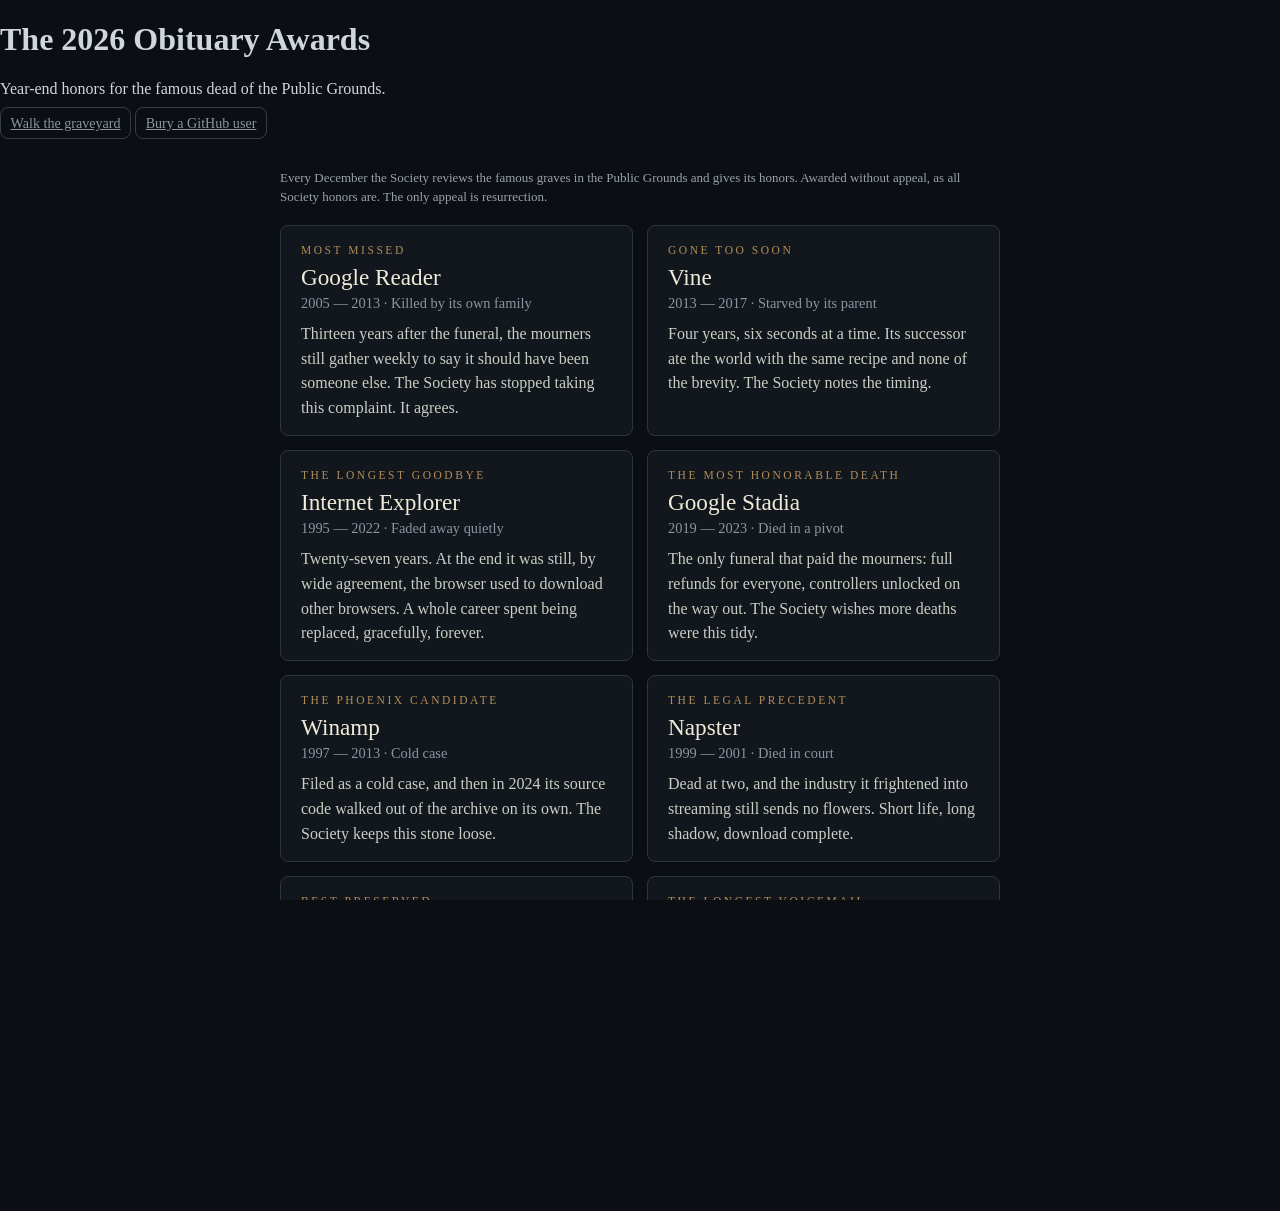
==== site/awards.html @ 0903953b "Site: The 2026 Obituary Awards - year-end honors for the famous dead, linked from the graveyard and " ====
<!DOCTYPE html>
<html lang="en">
<head>
<meta charset="utf-8">
<meta name="viewport" content="width=device-width, initial-scale=1">
<title>The 2026 Obituary Awards — Dead Projects Society</title>
<meta name="description" content="The Society's year-end honors for the famous dead: Most Missed, Gone Too Soon, the Longest Goodbye, and the Phoenix Candidate. Awarded without appeal.">
<meta property="og:title" content="The 2026 Obituary Awards — Dead Projects Society">
<meta property="og:description" content="Year-end honors for the famous dead of the Public Grounds. Awarded without appeal, appealable only by resurrection.">
<meta property="og:type" content="website">
<meta property="og:image" content="https://littlestjames82-sys.github.io/dead-projects-society/og.png">
<meta name="twitter:card" content="summary_large_image">
<meta name="twitter:image" content="https://littlestjames82-sys.github.io/dead-projects-society/og.png">
<link rel="icon" href="data:image/svg+xml,<svg xmlns='http://www.w3.org/2000/svg' viewBox='0 0 100 100'><text y='.9em' font-size='90'>🪦</text></svg>">
<link rel="stylesheet" href="style.css?v=21">
</head>
<body class="bury-page">
<header id="site-header">
  <div>
    <h1>The 2026 Obituary Awards</h1>
    <p class="tagline">Year-end honors for the famous dead of the Public Grounds.</p>
  </div>
  <div class="header-actions">
    <a class="tour-btn" href="./">Walk the graveyard</a>
    <a class="tour-btn" href="bury.html">Bury a GitHub user</a>
  </div>
</header>

<main class="bury-main">
  <p class="bury-note">Every December the Society reviews the famous graves in
  the Public Grounds and gives its honors. Awarded without appeal, as all
  Society honors are. The only appeal is resurrection.</p>

  <div class="awards-grid">
    <article class="award-card">
      <p class="award-title">Most Missed</p>
      <h2 class="award-name">Google Reader</h2>
      <p class="award-years">2005 — 2013 · Killed by its own family</p>
      <p class="award-cite">Thirteen years after the funeral, the mourners
      still gather weekly to say it should have been someone else. The
      Society has stopped taking this complaint. It agrees.</p>
    </article>

    <article class="award-card">
      <p class="award-title">Gone Too Soon</p>
      <h2 class="award-name">Vine</h2>
      <p class="award-years">2013 — 2017 · Starved by its parent</p>
      <p class="award-cite">Four years, six seconds at a time. Its successor
      ate the world with the same recipe and none of the brevity. The
      Society notes the timing.</p>
    </article>

    <article class="award-card">
      <p class="award-title">The Longest Goodbye</p>
      <h2 class="award-name">Internet Explorer</h2>
      <p class="award-years">1995 — 2022 · Faded away quietly</p>
      <p class="award-cite">Twenty-seven years. At the end it was still, by
      wide agreement, the browser used to download other browsers. A
      whole career spent being replaced, gracefully, forever.</p>
    </article>

    <article class="award-card">
      <p class="award-title">The Most Honorable Death</p>
      <h2 class="award-name">Google Stadia</h2>
      <p class="award-years">2019 — 2023 · Died in a pivot</p>
      <p class="award-cite">The only funeral that paid the mourners: full
      refunds for everyone, controllers unlocked on the way out. The
      Society wishes more deaths were this tidy.</p>
    </article>

    <article class="award-card">
      <p class="award-title">The Phoenix Candidate</p>
      <h2 class="award-name">Winamp</h2>
      <p class="award-years">1997 — 2013 · Cold case</p>
      <p class="award-cite">Filed as a cold case, and then in 2024 its
      source code walked out of the archive on its own. The Society
      keeps this stone loose.</p>
    </article>

    <article class="award-card">
      <p class="award-title">The Legal Precedent</p>
      <h2 class="award-name">Napster</h2>
      <p class="award-years">1999 — 2001 · Died in court</p>
      <p class="award-cite">Dead at two, and the industry it frightened
      into streaming still sends no flowers. Short life, long shadow,
      download complete.</p>
    </article>

    <article class="award-card">
      <p class="award-title">Best Preserved</p>
      <h2 class="award-name">GeoCities</h2>
      <p class="award-years">1994 — 2009 · Neighborhood demolished</p>
      <p class="award-cite">A million neighborhoods demolished, then
      rebuilt from memory by volunteer archivists. The
      under-construction signs turned out to be load-bearing.</p>
    </article>

    <article class="award-card">
      <p class="award-title">The Longest Voicemail</p>
      <h2 class="award-name">Skype</h2>
      <p class="award-years">2003 — 2025 · Died as it lived: one more call</p>
      <p class="award-cite">Twenty-two years of "can you hear me now,"
      before there was a meeting link for everything. The call has now
      ended. The Society has hung up, respectfully.</p>
    </article>
  </div>

  <p class="bury-note">All twenty-four famous graves, with their causes and
  last words, stand in the <a href="./">Public Grounds</a>. Your own grounds
  can be read by the Society's instrument:
  <a href="https://github.com/littlestjames82-sys/dead-projects-society">Dead
  Projects Society on GitHub</a>. It reads git history only. Your code is
  never read.</p>
</main>

</body>
</html>
---- site/style.css ----
/* Dead Projects Society — dark UI + panel styling */

:root {
  --ink: #cfd6dd;
  --ink-dim: #8b96a0;
  --ink-faint: #5f6a74;
  --accent: #b08d57;
  --panel-bg: rgba(18, 22, 27, 0.92);
  --panel-edge: #333d46;
}

* { box-sizing: border-box; }

html, body {
  margin: 0;
  height: 100%;
  overflow: hidden;
  background: #0b0e12;
  color: var(--ink);
  font-family: Georgia, "Times New Roman", serif;
}

#scene-container {
  position: fixed;
  inset: 0;
}

#scene-container canvas {
  display: block;
}

.vignette {
  position: fixed;
  inset: 0;
  pointer-events: none;
  z-index: 2;
  background: radial-gradient(ellipse at center, transparent 55%, rgba(0, 0, 0, 0.5) 100%);
}

/* ---------- registry ---------- */

.registry {
  position: fixed;
  top: 50%;
  left: 1.4rem;
  transform: translateY(-50%);
  width: 218px;
  max-height: calc(100vh - 6rem);
  overflow-y: auto;
  background: var(--panel-bg);
  border: 1px solid var(--panel-edge);
  border-radius: 12px;
  padding: 1rem 1rem 1.1rem;
  z-index: 9;
  backdrop-filter: blur(6px);
}

.registry-title {
  letter-spacing: 0.24em;
  font-size: 0.75rem;
  color: var(--ink-dim);
  text-transform: uppercase;
  margin-bottom: 0.7rem;
}

.registry-search {
  width: 100%;
  margin-bottom: 0.7rem;
  background: rgba(255, 255, 255, 0.04);
  border: 1px solid var(--panel-edge);
  border-radius: 8px;
  color: var(--ink);
  font-family: inherit;
  font-size: 0.88rem;
  padding: 0.4rem 0.6rem;
}

.registry-search::placeholder { color: var(--ink-faint); font-style: italic; }
.registry-search:focus { outline: 1px solid var(--accent); }

.section-title {
  margin-top: 0.1rem;
  margin-bottom: 0.45rem;
  font-size: 0.68rem;
}

.cause-filters {
  display: flex;
  flex-wrap: wrap;
  gap: 0.35rem;
  margin-bottom: 0.8rem;
}

.filter-chip {
  border: 1px solid var(--panel-edge);
  background: none;
  color: var(--ink-dim);
  border-radius: 999px;
  padding: 0.14rem 0.6rem;
  font-size: 0.75rem;
  font-family: inherit;
  cursor: pointer;
}

.filter-chip.active {
  border-color: var(--accent);
  color: var(--accent);
}

.registry-list {
  list-style: none;
  margin: 0 0 0.9rem;
  padding: 0;
}

.registry-list button {
  display: block;
  width: 100%;
  text-align: left;
  background: none;
  border: none;
  border-left: 2px solid transparent;
  color: var(--ink);
  font-family: inherit;
  font-size: 0.92rem;
  padding: 0.34rem 0.5rem;
  cursor: pointer;
  word-break: break-word;
}

.registry-list button:hover { background: rgba(255, 255, 255, 0.04); }

.registry-list button.selected {
  border-left-color: var(--accent);
  color: #fff;
}

.registry-list .reg-years {
  display: block;
  color: var(--ink-faint);
  font-size: 0.76rem;
}

#honors { margin-top: 1.1rem; }

.honor-detail {
  display: block;
  color: var(--ink-faint);
  font-size: 0.78rem;
  margin-top: 0.1rem;
}

.honor-title { color: var(--accent); }

.random-grave {
  width: 100%;
  background: none;
  border: 1px solid var(--accent);
  color: var(--accent);
  border-radius: 8px;
  padding: 0.45rem 0.6rem;
  font-family: inherit;
  font-size: 0.88rem;
  cursor: pointer;
}

.random-grave:hover { background: rgba(176, 141, 87, 0.12); }

.tour-btn {
  width: 100%;
  margin-top: 0.45rem;
  background: none;
  border: 1px solid var(--panel-edge);
  color: var(--ink-dim);
  border-radius: 8px;
  padding: 0.45rem 0.6rem;
  font-family: inherit;
  font-size: 0.88rem;
  cursor: pointer;
}

.tour-btn:hover { color: #fff; }
.tour-btn.active { border-color: var(--accent); color: var(--accent); }

.panel-nav {
  display: flex;
  justify-content: space-between;
  gap: 0.5rem;
  margin-top: 0.9rem;
}

.nav-btn {
  background: none;
  border: none;
  color: var(--ink-dim);
  font-family: inherit;
  font-size: 0.85rem;
  cursor: pointer;
  padding: 0.2rem 0.1rem;
}

.nav-btn:hover { color: #fff; }

/* ---------- masthead ---------- */

.masthead {
  position: fixed;
  top: 1.4rem;
  left: 0;
  right: 0;
  text-align: center;
  pointer-events: none;
  z-index: 5;
  text-shadow: 0 2px 14px rgba(0, 0, 0, 0.9);
}

.masthead h1 {
  margin: 0;
  font-weight: normal;
  letter-spacing: 0.22em;
  font-size: clamp(1.2rem, 3.4vw, 2rem);
  color: #e8edf1;
}

.masthead .tagline {
  margin: 0.3rem 0 0;
  font-style: italic;
  color: var(--ink-dim);
  font-size: clamp(0.8rem, 2vw, 0.95rem);
}

.masthead .stats {
  margin: 0.55rem 0 0;
  color: var(--ink);
  font-size: clamp(0.82rem, 2vw, 0.98rem);
  letter-spacing: 0.04em;
}

/* ---------- hint + colophon ---------- */

.hint {
  position: fixed;
  bottom: 2.6rem;
  left: 0;
  right: 0;
  text-align: center;
  color: var(--ink-dim);
  font-size: 0.85rem;
  font-style: italic;
  pointer-events: none;
  z-index: 5;
  text-shadow: 0 1px 8px rgba(0, 0, 0, 0.9);
  transition: opacity 1.2s ease;
}

.hint.faded { opacity: 0.35; }

.colophon {
  position: fixed;
  bottom: 0.8rem;
  left: 0;
  right: 0;
  text-align: center;
  color: var(--ink-faint);
  font-size: 0.78rem;
  z-index: 5;
  pointer-events: none;
}

.colophon a {
  color: var(--ink-dim);
  pointer-events: auto;
}

/* ---------- tombstone panel ---------- */

.panel {
  position: fixed;
  top: 50%;
  right: 1.4rem;
  transform: translateY(-50%);
  width: min(340px, calc(100vw - 2.8rem));
  max-height: calc(100vh - 4rem);
  overflow-y: auto;
  background: var(--panel-bg);
  border: 1px solid var(--panel-edge);
  border-radius: 90px 90px 12px 12px;
  padding: 2.6rem 1.6rem 1.6rem;
  text-align: center;
  z-index: 10;
  box-shadow: 0 18px 50px rgba(0, 0, 0, 0.65);
  backdrop-filter: blur(6px);
}

.panel-close {
  position: absolute;
  top: 1.5rem;
  right: 1.1rem;
  background: none;
  border: none;
  color: var(--ink-dim);
  font-size: 1.5rem;
  line-height: 1;
  cursor: pointer;
  padding: 0.2rem 0.45rem;
}

.panel-close:hover { color: #fff; }

.panel-rip {
  color: var(--ink-dim);
  letter-spacing: 0.4em;
  font-size: 0.78rem;
  margin-bottom: 0.4rem;
}

.panel h2 {
  margin: 0 0 0.25rem;
  font-weight: normal;
  font-size: 1.45rem;
  color: #eef2f5;
  word-break: break-word;
}

.panel-years {
  color: var(--ink-dim);
  font-size: 0.95rem;
  margin-bottom: 0.8rem;
}

.cause-tag {
  display: inline-block;
  border: 1px solid var(--accent);
  color: var(--accent);
  border-radius: 999px;
  padding: 0.18rem 0.75rem;
  font-size: 0.82rem;
  letter-spacing: 0.05em;
  margin-bottom: 1rem;
}

.panel-epitaph {
  margin: 0 0 0.9rem;
  font-style: italic;
  font-size: 1.05rem;
  color: #dde4ea;
  quotes: "\201C" "\201D";
}

.panel-epitaph::before { content: open-quote; }
.panel-epitaph::after { content: close-quote; }

.panel-description {
  color: var(--ink);
  font-size: 0.94rem;
  line-height: 1.55;
  margin: 0 0 1rem;
}

#panel-autopsy {
  text-align: left;
  margin-bottom: 0.6rem;
}

.autopsy-momentum {
  color: var(--ink);
  font-size: 0.92rem;
  line-height: 1.5;
  margin: 0 0 0.5rem;
}

.autopsy-findings {
  color: var(--ink-dim);
  font-size: 0.88rem;
  line-height: 1.5;
  margin: 0 0 0.5rem 1.1rem;
  padding: 0;
}

.autopsy-revival {
  color: #b08d57;
  font-size: 0.9rem;
  font-style: italic;
  margin: 0 0 0.6rem;
}

.tech-row {
  display: flex;
  flex-wrap: wrap;
  gap: 0.4rem;
  justify-content: center;
  margin-bottom: 1rem;
}

.tech-chip {
  border: 1px solid var(--panel-edge);
  border-radius: 999px;
  padding: 0.12rem 0.6rem;
  font-size: 0.78rem;
  color: var(--ink-dim);
  background: rgba(255, 255, 255, 0.03);
}

.remains-link {
  color: var(--accent);
  text-decoration: none;
  font-size: 0.95rem;
}

.remains-link:hover { text-decoration: underline; }

.panel-silent {
  color: var(--ink-faint);
  font-size: 0.85rem;
  font-style: italic;
  margin: -0.4rem 0 0.8rem;
}

.share-btn {
  margin-top: 0.9rem;
  background: none;
  border: 1px solid var(--panel-edge);
  color: var(--ink-dim);
  border-radius: 999px;
  padding: 0.3rem 0.9rem;
  font-family: inherit;
  font-size: 0.85rem;
  cursor: pointer;
}

.share-btn:hover { color: #fff; border-color: var(--ink-dim); }

/* ---------- hover tooltip ---------- */

.tooltip {
  position: fixed;
  z-index: 8;
  pointer-events: none;
  background: rgba(10, 13, 16, 0.88);
  border: 1px solid var(--panel-edge);
  border-radius: 6px;
  color: var(--ink);
  font-size: 0.82rem;
  padding: 0.22rem 0.55rem;
  transform: translate(14px, 14px);
  white-space: nowrap;
}

/* ---------- fallback ---------- */

.fallback {
  position: fixed;
  inset: auto 1rem 4rem 1rem;
  max-width: 560px;
  margin: 0 auto;
  background: var(--panel-bg);
  border: 1px solid var(--panel-edge);
  border-radius: 12px;
  padding: 1.4rem 1.6rem;
  text-align: center;
  z-index: 20;
}

.fallback a { color: var(--accent); }

/* ---------- small screens: panel becomes a bottom sheet ---------- */

@media (max-width: 640px) {
  .panel {
    top: auto;
    bottom: 0.8rem;
    right: 0.7rem;
    left: 0.7rem;
    width: auto;
    transform: none;
    border-radius: 40px 40px 12px 12px;
    padding-top: 2rem;
    max-height: 55vh;
  }

  .masthead .stats {
    font-size: 0.78rem;
    padding: 0 0.8rem;
    line-height: 1.45;
  }

  .hint { bottom: auto; top: 10.5rem; font-size: 0.78rem; padding: 0 1rem; }

  .registry {
    top: auto;
    bottom: 0.8rem;
    left: 0.7rem;
    transform: none;
    width: 168px;
    max-height: 38vh;
    padding: 0.7rem;
  }
}

/* ---------- Bury a GitHub user ---------- */
.bury-main { max-width: 760px; margin: 0 auto; padding: 24px 20px 60px; }
.bury-row { display: flex; gap: 10px; margin-top: 8px; }
#bury-input { flex: 1; background: #12161d; border: 1px solid #2c3542;
  border-radius: 8px; color: #e8e4da; padding: 12px 14px; font-size: 16px; }
#bury-go { background: #c9a959; color: #14100a; border: 0; border-radius: 8px;
  padding: 12px 18px; font-weight: 700; cursor: pointer; }
.bury-note { color: #9aa3ad; font-size: 13px; margin-top: 12px; line-height: 1.5; }
.bury-note a { color: #c9a959; }
.bury-status { color: #e8e4da; margin-top: 20px; }
.bury-summary { color: #c9cdd4; font-size: 17px; }
.bury-h { color: #c9a959; margin: 26px 0 8px; font-size: 15px;
  letter-spacing: 0.08em; text-transform: uppercase; }
.bury-list { list-style: none; margin: 0; padding: 0; }
.bury-list li { padding: 7px 0; border-bottom: 1px solid #1d232d;
  display: flex; flex-wrap: wrap; gap: 6px 12px; align-items: baseline; }
.bury-list a { color: #e8e4da; font-weight: 600; text-decoration: none; }
.bury-list a:hover { color: #c9a959; }
.bury-meta { color: #9aa3ad; font-size: 13px; }
.bury-none { color: #9aa3ad; }
.bury-honors { display: flex; flex-wrap: wrap; gap: 10px; margin: 16px 0 4px; }
.bury-honor { background: #12161d; border: 1px solid #2c3542; border-radius: 8px;
  padding: 10px 14px; display: flex; flex-direction: column; gap: 2px; }
.bury-honor-title { color: #c9a959; font-size: 11px; letter-spacing: 0.1em;
  text-transform: uppercase; }
.bury-honor-name { font-weight: 700; }
.bury-honor-detail { color: #9aa3ad; font-size: 13px; }
.bury-actions { margin-top: 24px; display: flex; gap: 12px; align-items: center; }
#bury-copy { background: #1a212c; color: #e8e4da; border: 1px solid #2c3542;
  border-radius: 8px; padding: 10px 16px; cursor: pointer; }

/* The Obituary Awards */
.awards-grid { display: grid; grid-template-columns: repeat(auto-fill,
  minmax(300px, 1fr)); gap: 14px; margin: 18px 0 8px; }
.award-card { background: #12161d; border: 1px solid #2c3542;
  border-radius: 8px; padding: 18px 20px 14px; }
.award-title { letter-spacing: .22em; font-size: .72rem; color: #b08d57;
  text-transform: uppercase; margin: 0 0 8px; }
.award-name { margin: 0 0 4px; font-size: 1.45rem; color: #f0ead8;
  font-weight: normal; }
.award-years { margin: 0 0 10px; color: #8b96a0; font-size: .9rem; }
.award-cite { margin: 0; color: #c9cfc4; line-height: 1.55; }
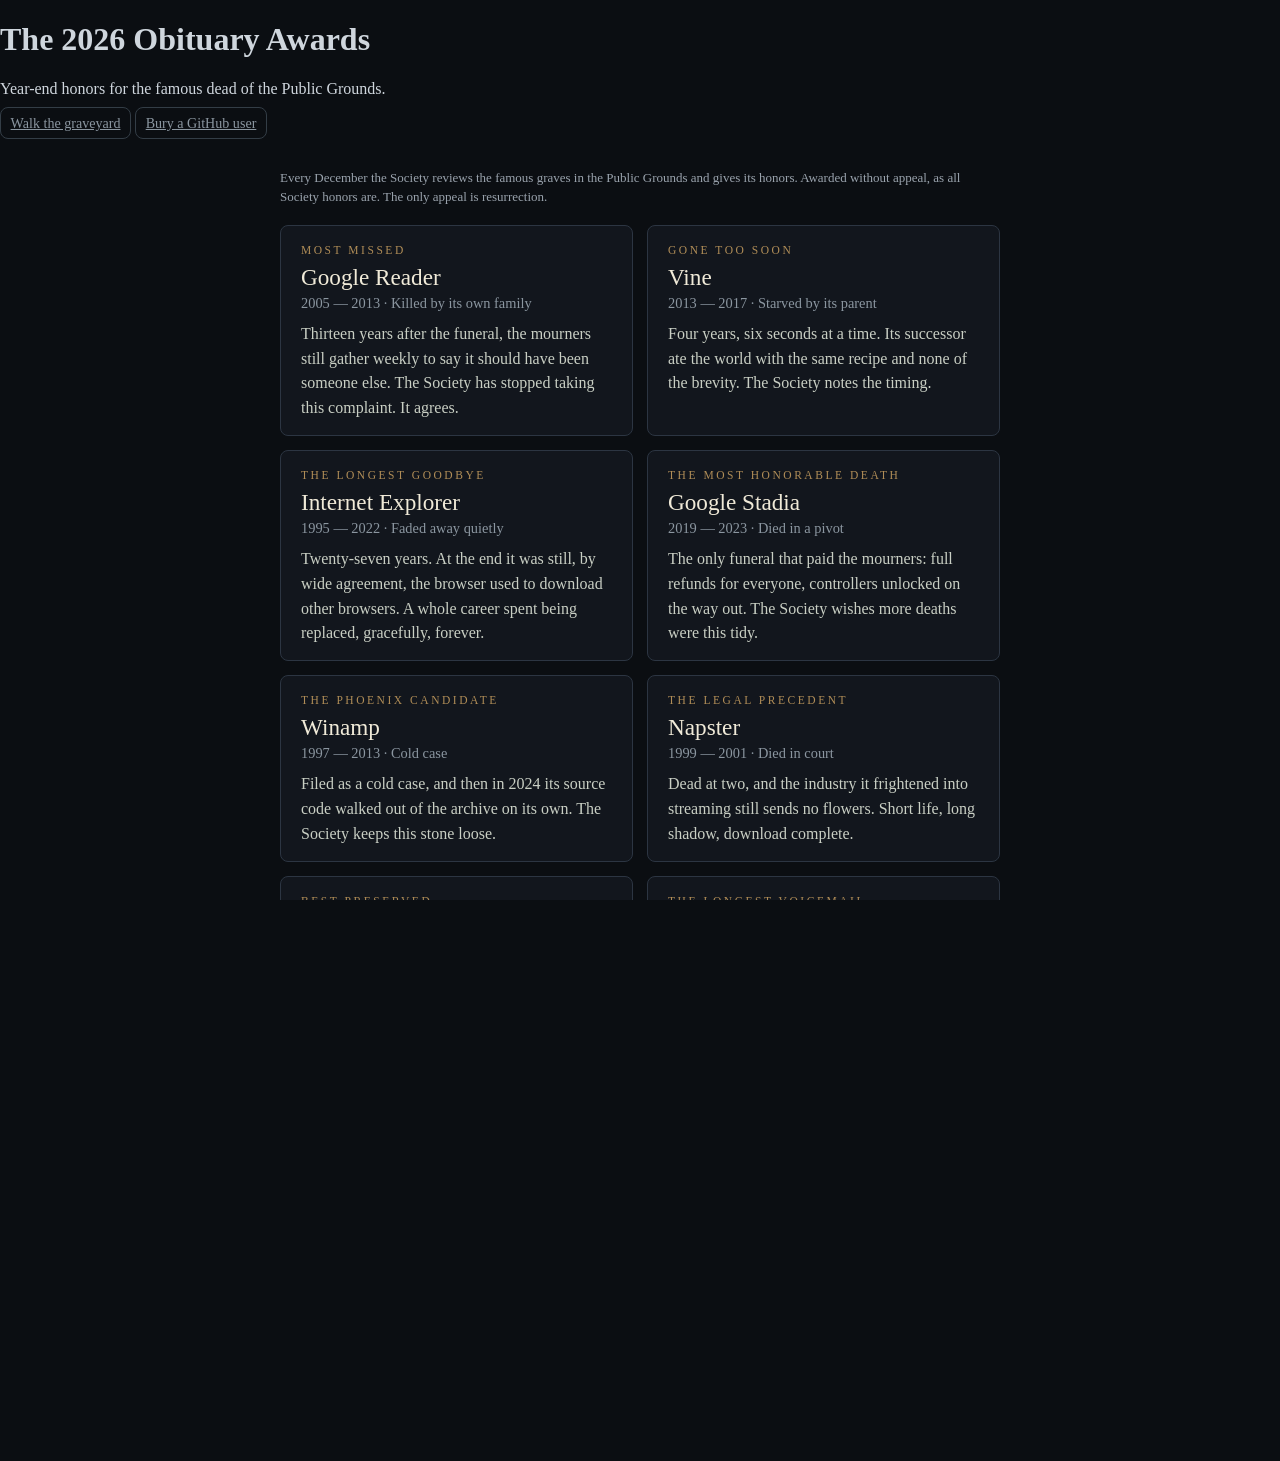
==== commit 146b812f: "Fix the HTML autopsy line (the record calls it revival_verdict) and land the two Repository Wing awa" ====
--- a/site/awards.html
+++ b/site/awards.html
@@ -12,7 +12,7 @@
 <meta name="twitter:card" content="summary_large_image">
 <meta name="twitter:image" content="https://littlestjames82-sys.github.io/dead-projects-society/og.png">
 <link rel="icon" href="data:image/svg+xml,<svg xmlns='http://www.w3.org/2000/svg' viewBox='0 0 100 100'><text y='.9em' font-size='90'>🪦</text></svg>">
-<link rel="stylesheet" href="style.css?v=21">
+<link rel="stylesheet" href="style.css?v=22">
 </head>
 <body class="bury-page">
 <header id="site-header">
@@ -103,6 +103,24 @@
       before there was a meeting link for everything. The call has now
       ended. The Society has hung up, respectfully.</p>
     </article>
+    <article class="award-card">
+      <p class="award-title">Most Stars on the Stone</p>
+      <h2 class="award-name">Atom</h2>
+      <p class="award-years">2014 — 2022 · Killed by its own family</p>
+      <p class="award-cite">Sixty thousand, six hundred and eighty-eight
+      stars, and the lights still went out. The Repository Wing's
+      largest stone, and the standing proof that an audience is not
+      the same thing as a future.</p>
+    </article>
+    <article class="award-card">
+      <p class="award-title">Buried Beside Its Parent</p>
+      <h2 class="award-name">Nuclide</h2>
+      <p class="award-years">2015 — 2018 · Killed by its own family</p>
+      <p class="award-cite">Facebook built Nuclide on top of Atom, and
+      the Society has laid them in neighboring rows of the same wing.
+      The only grave here that was, in a sense, buried twice: once
+      when it stopped, and once when its foundation did.</p>
+    </article>
   </div>
 
   <p class="bury-note">All twenty-four famous graves, with their causes and
--- a/site/style.css
+++ b/site/style.css
@@ -539,3 +539,11 @@
   font-weight: normal; }
 .award-years { margin: 0 0 10px; color: #8b96a0; font-size: .9rem; }
 .award-cite { margin: 0; color: #c9cfc4; line-height: 1.55; }
+
+.on-this-day {
+  font-style: italic;
+  color: #b08d57;
+  font-size: 0.85rem;
+  padding: 2px 2px 8px;
+  line-height: 1.45;
+}
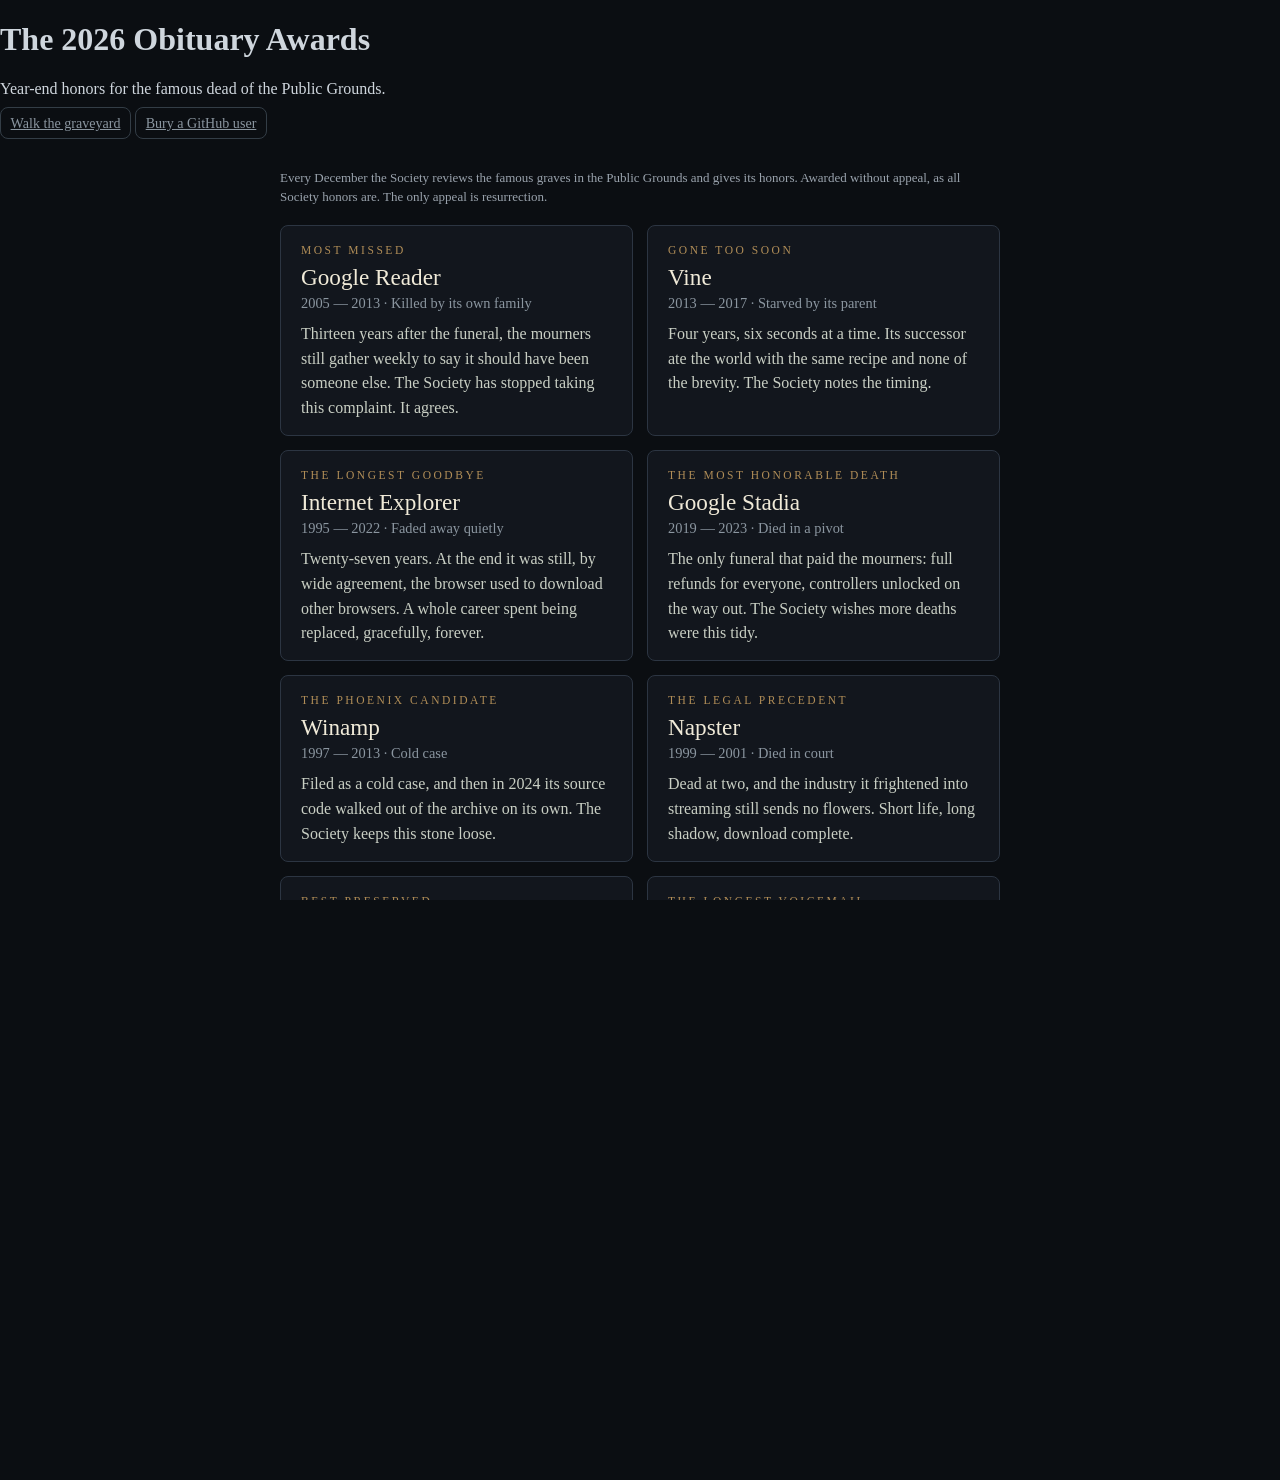
==== commit 625c75b7: "Site: the graveyard finally says how to get the tool (pip install box with copy button, PyPI links o" ====
--- a/site/awards.html
+++ b/site/awards.html
@@ -12,7 +12,7 @@
 <meta name="twitter:card" content="summary_large_image">
 <meta name="twitter:image" content="https://littlestjames82-sys.github.io/dead-projects-society/og.png">
 <link rel="icon" href="data:image/svg+xml,<svg xmlns='http://www.w3.org/2000/svg' viewBox='0 0 100 100'><text y='.9em' font-size='90'>🪦</text></svg>">
-<link rel="stylesheet" href="style.css?v=22">
+<link rel="stylesheet" href="style.css?v=24">
 </head>
 <body class="bury-page">
 <header id="site-header">
@@ -123,12 +123,14 @@
     </article>
   </div>
 
-  <p class="bury-note">All twenty-four famous graves, with their causes and
+  <p class="bury-note">All fifty-five famous graves, with their causes and
   last words, stand in the <a href="./">Public Grounds</a>. Your own grounds
   can be read by the Society's instrument:
   <a href="https://github.com/littlestjames82-sys/dead-projects-society">Dead
-  Projects Society on GitHub</a>. It reads git history only. Your code is
-  never read.</p>
+  Projects Society on GitHub</a> and on
+  <a href="https://pypi.org/project/dead-projects-society/">PyPI</a>:
+  <code>pip install dead-projects-society</code>. It reads git history
+  only. Your code is never read.</p>
 </main>
 
 </body>
--- a/site/style.css
+++ b/site/style.css
@@ -91,6 +91,11 @@
   margin-bottom: 0.8rem;
 }
 
+.sort-label { display: block; color: #8b96a0; font-size: .85rem;
+  margin: .45rem 0 .2rem; }
+.sort-label select { background: #141a20; color: #dfe6ec;
+  border: 1px solid #333d46; border-radius: 6px; padding: .25rem .4rem;
+  margin-left: .4rem; }
 .filter-chip {
   border: 1px solid var(--panel-edge);
   background: none;
@@ -547,3 +552,8 @@
   padding: 2px 2px 8px;
   line-height: 1.45;
 }
+
+.install-box { margin-top: 12px; border: 1px solid #333d46; padding: 10px 12px; }
+.install-title { margin: 0 0 8px; color: #b08d57; font-size: 13px; letter-spacing: 1px; text-transform: uppercase; }
+.install-cmd { display: block; background: #0b0e12; border: 1px solid #232a31; color: #7fe7ff; padding: 8px 10px; font-size: 13px; margin-bottom: 8px; overflow-x: auto; white-space: nowrap; }
+.install-link { display: block; text-align: center; margin-top: 8px; color: #8b96a0; font-size: 13px; }
